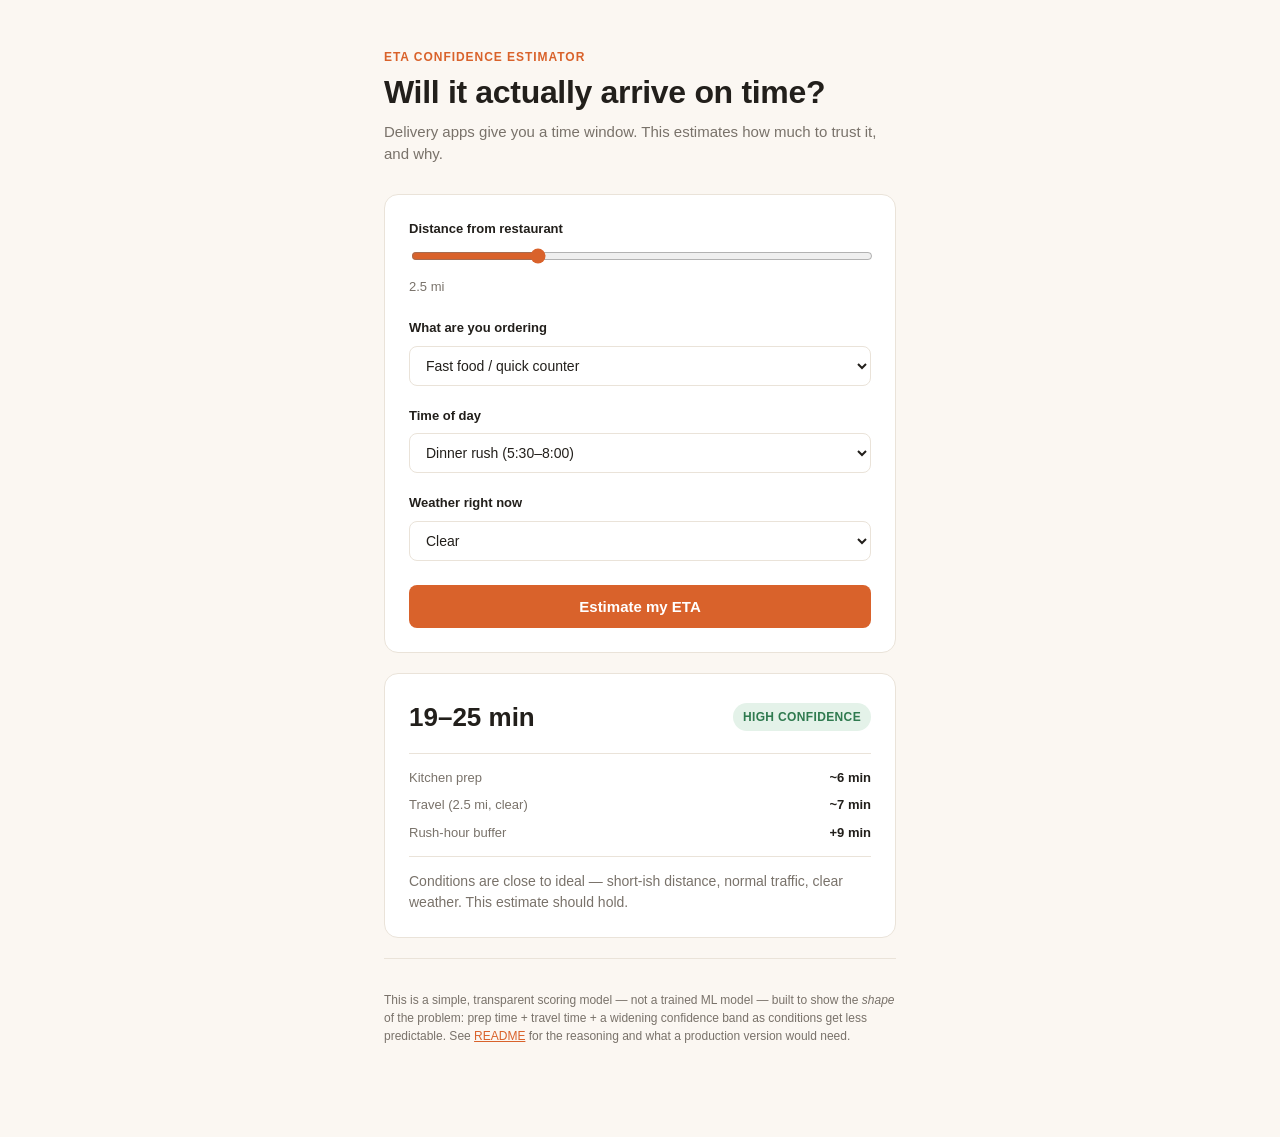
==== index.html @ 6d78d816 "initial commit" ====
<!DOCTYPE html>
<html lang="en">
<head>
<meta charset="UTF-8">
<meta name="viewport" content="width=device-width, initial-scale=1.0">
<title>Will it actually arrive on time?</title>
<link rel="stylesheet" href="style.css">
</head>
<body>

  <main class="wrap">
    <header>
      <p class="eyebrow">ETA confidence estimator</p>
      <h1>Will it actually arrive on time?</h1>
      <p class="sub">Delivery apps give you a time window. This estimates how much to trust it, and why.</p>
    </header>

    <section class="card form-card">
      <div class="field">
        <label for="distance">Distance from restaurant</label>
        <input type="range" id="distance" min="0.5" max="8" step="0.5" value="2.5">
        <span class="field-val" id="distanceVal">2.5 mi</span>
      </div>

      <div class="field">
        <label for="complexity">What are you ordering</label>
        <select id="complexity">
          <option value="fast" selected>Fast food / quick counter</option>
          <option value="sitdown">Sit-down restaurant</option>
          <option value="grocery">Grocery / multi-item</option>
        </select>
      </div>

      <div class="field">
        <label for="time">Time of day</label>
        <select id="time">
          <option value="off">Off-peak (mid-afternoon, late night)</option>
          <option value="lunch">Lunch rush (11:30–1:30)</option>
          <option value="dinner" selected>Dinner rush (5:30–8:00)</option>
        </select>
      </div>

      <div class="field">
        <label for="weather">Weather right now</label>
        <select id="weather">
          <option value="clear" selected>Clear</option>
          <option value="rain">Rain</option>
          <option value="snow">Snow / ice</option>
        </select>
      </div>

      <button id="estimateBtn">Estimate my ETA</button>
    </section>

    <section class="card result-card" id="resultCard" hidden>
      <div class="result-headline">
        <span class="eta-range" id="etaRange">—</span>
        <span class="confidence-badge" id="confidenceBadge">—</span>
      </div>

      <div class="breakdown" id="breakdown"></div>

      <p class="explain" id="explainText"></p>
    </section>

    <footer>
      <p>This is a simple, transparent scoring model — not a trained ML model — built to show the <em>shape</em> of the problem: prep time + travel time + a widening confidence band as conditions get less predictable. See <a href="README.md">README</a> for the reasoning and what a production version would need.</p>
    </footer>
  </main>

<script src="script.js"></script>
</body>
</html>
---- style.css ----
:root{
  --bg:#FBF7F2;
  --card:#FFFFFF;
  --ink:#221F1B;
  --muted:#79726A;
  --line:#EAE3D9;
  --accent:#D9622B;
  --accent-soft:#FBE8DB;
  --good:#2F7A4F;
  --good-soft:#E4F2E9;
  --warn:#B8862A;
  --warn-soft:#FBF0DC;
  --low:#B4432F;
  --low-soft:#FBE4E0;
}

*{box-sizing:border-box;}
body{
  margin:0;
  background:var(--bg);
  color:var(--ink);
  font-family: ui-sans-serif, -apple-system, "Segoe UI", Roboto, sans-serif;
  line-height:1.5;
}

.wrap{
  max-width:560px;
  margin:0 auto;
  padding:48px 24px 80px;
}

header{ margin-bottom:28px; }
.eyebrow{
  font-size:12px;
  font-weight:600;
  letter-spacing:0.08em;
  text-transform:uppercase;
  color:var(--accent);
  margin:0 0 8px;
}
h1{
  font-size:32px;
  line-height:1.15;
  margin:0 0 10px;
  letter-spacing:-0.01em;
}
.sub{
  color:var(--muted);
  font-size:15px;
  margin:0;
}

.card{
  background:var(--card);
  border:1px solid var(--line);
  border-radius:14px;
  padding:24px;
  margin-bottom:20px;
}

.field{ margin-bottom:20px; }
.field:last-of-type{ margin-bottom:24px; }
.field label{
  display:block;
  font-size:13px;
  font-weight:600;
  margin-bottom:8px;
}
.field select{
  width:100%;
  padding:10px 12px;
  border-radius:8px;
  border:1px solid var(--line);
  background:#fff;
  font-size:14px;
  font-family:inherit;
  color:var(--ink);
}
.field input[type=range]{
  width:100%;
  accent-color:var(--accent);
}
.field-val{
  display:inline-block;
  margin-top:6px;
  font-size:13px;
  color:var(--muted);
}

button{
  width:100%;
  background:var(--accent);
  color:#fff;
  border:none;
  padding:13px 16px;
  border-radius:8px;
  font-size:15px;
  font-weight:600;
  cursor:pointer;
  font-family:inherit;
}
button:hover{ background:#C15522; }

.result-card{ }
.result-headline{
  display:flex;
  align-items:center;
  justify-content:space-between;
  flex-wrap:wrap;
  gap:10px;
  margin-bottom:16px;
}
.eta-range{
  font-size:26px;
  font-weight:700;
}
.confidence-badge{
  font-size:12px;
  font-weight:700;
  letter-spacing:0.03em;
  text-transform:uppercase;
  padding:5px 10px;
  border-radius:999px;
}
.confidence-badge.high{ background:var(--good-soft); color:var(--good); }
.confidence-badge.medium{ background:var(--warn-soft); color:var(--warn); }
.confidence-badge.low{ background:var(--low-soft); color:var(--low); }

.breakdown{
  border-top:1px solid var(--line);
  border-bottom:1px solid var(--line);
  padding:14px 0;
  margin-bottom:14px;
  display:flex;
  flex-direction:column;
  gap:8px;
}
.breakdown-row{
  display:flex;
  justify-content:space-between;
  font-size:13px;
}
.breakdown-row .k{ color:var(--muted); }
.breakdown-row .v{ font-weight:600; }

.explain{
  font-size:14px;
  color:var(--muted);
  margin:0;
}

footer{
  font-size:12px;
  color:var(--muted);
  border-top:1px solid var(--line);
  padding-top:20px;
}
footer a{ color:var(--accent); }
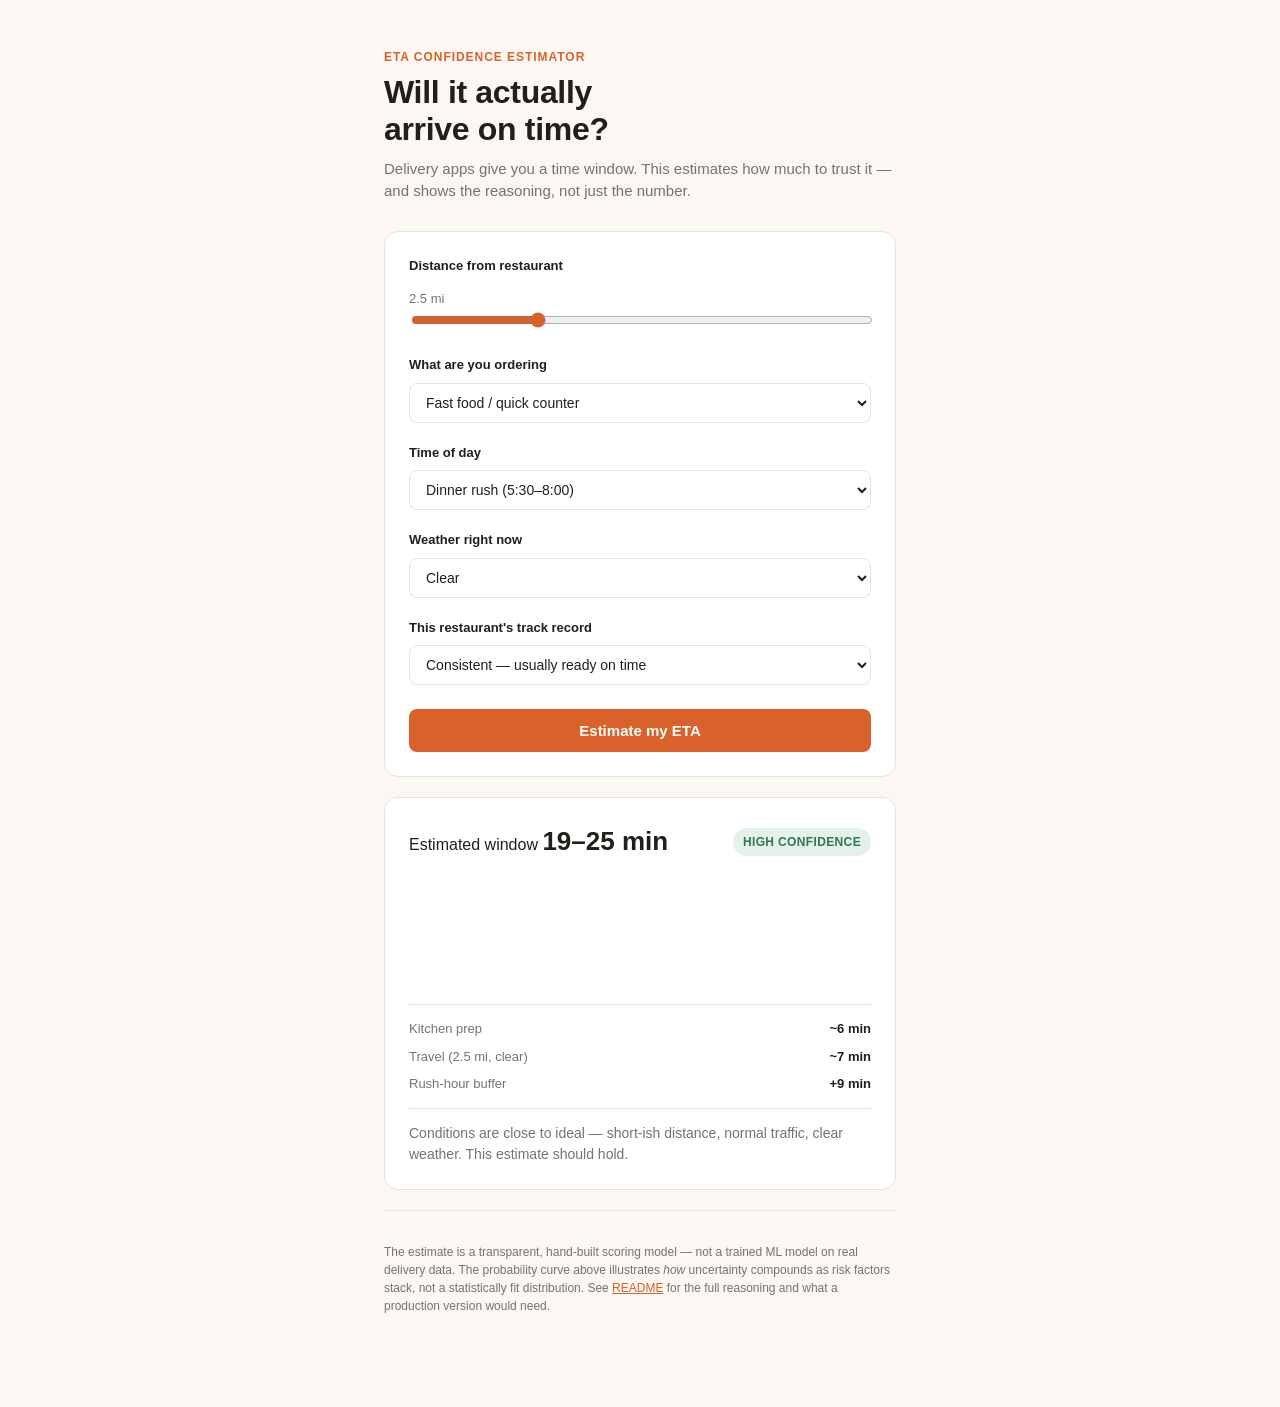
==== commit ced50ee8: "feat: refresh landing copy, add font preconnects, reliability field, and curve canvas markup" ====
--- a/index.html
+++ b/index.html
@@ -4,6 +4,9 @@
 <meta charset="UTF-8">
 <meta name="viewport" content="width=device-width, initial-scale=1.0">
 <title>Will it actually arrive on time?</title>
+<link rel="preconnect" href="https://fonts.googleapis.com">
+<link rel="preconnect" href="https://fonts.gstatic.com" crossorigin>
+<link href="https://fonts.googleapis.com/css2?family=Fraunces:opsz,wght@9..144,400;9..144,500&family=Inter:wght@400;500;600&display=swap" rel="stylesheet">
 <link rel="stylesheet" href="style.css">
 </head>
 <body>
@@ -11,15 +14,17 @@
   <main class="wrap">
     <header>
       <p class="eyebrow">ETA confidence estimator</p>
-      <h1>Will it actually arrive on time?</h1>
-      <p class="sub">Delivery apps give you a time window. This estimates how much to trust it, and why.</p>
+      <h1>Will it actually<br>arrive on time?</h1>
+      <p class="sub">Delivery apps give you a time window. This estimates how much to trust it — and shows the reasoning, not just the number.</p>
     </header>
 
     <section class="card form-card">
       <div class="field">
-        <label for="distance">Distance from restaurant</label>
+        <div class="field-label-row">
+          <label for="distance">Distance from restaurant</label>
+          <span class="field-val" id="distanceVal">2.5 mi</span>
+        </div>
         <input type="range" id="distance" min="0.5" max="8" step="0.5" value="2.5">
-        <span class="field-val" id="distanceVal">2.5 mi</span>
       </div>
 
       <div class="field">
@@ -49,13 +54,29 @@
         </select>
       </div>
 
+      <div class="field">
+        <label for="reliability">This restaurant's track record</label>
+        <select id="reliability">
+          <option value="consistent" selected>Consistent — usually ready on time</option>
+          <option value="variable">Some variability</option>
+          <option value="unpredictable">Unpredictable — prep time swings a lot</option>
+        </select>
+      </div>
+
       <button id="estimateBtn">Estimate my ETA</button>
     </section>
 
     <section class="card result-card" id="resultCard" hidden>
       <div class="result-headline">
-        <span class="eta-range" id="etaRange">—</span>
+        <div>
+          <span class="result-label">Estimated window</span>
+          <span class="eta-range" id="etaRange">—</span>
+        </div>
         <span class="confidence-badge" id="confidenceBadge">—</span>
+      </div>
+
+      <div class="curve-wrap">
+        <canvas id="curve" height="120"></canvas>
       </div>
 
       <div class="breakdown" id="breakdown"></div>
@@ -64,7 +85,7 @@
     </section>
 
     <footer>
-      <p>This is a simple, transparent scoring model — not a trained ML model — built to show the <em>shape</em> of the problem: prep time + travel time + a widening confidence band as conditions get less predictable. See <a href="README.md">README</a> for the reasoning and what a production version would need.</p>
+      <p>The estimate is a transparent, hand-built scoring model — not a trained ML model on real delivery data. The probability curve above illustrates <em>how</em> uncertainty compounds as risk factors stack, not a statistically fit distribution. See <a href="README.md">README</a> for the full reasoning and what a production version would need.</p>
     </footer>
   </main>
 
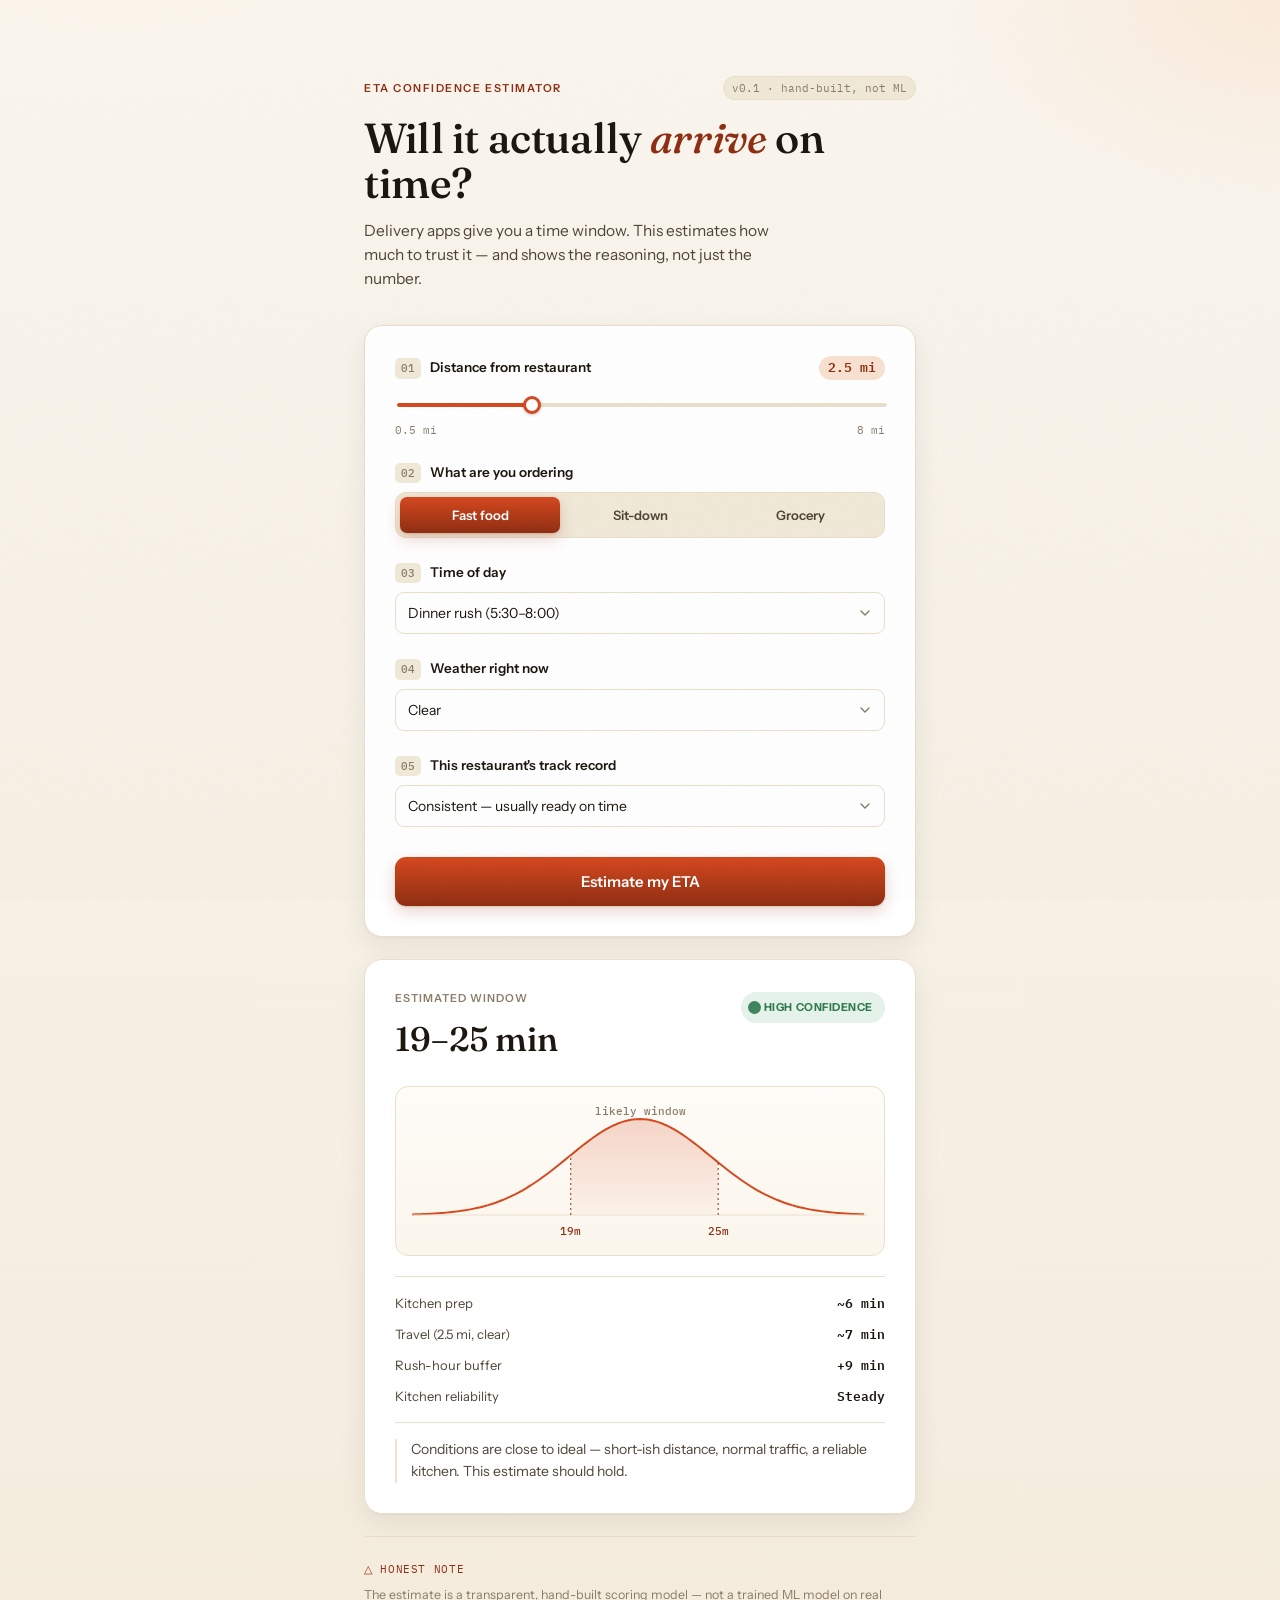
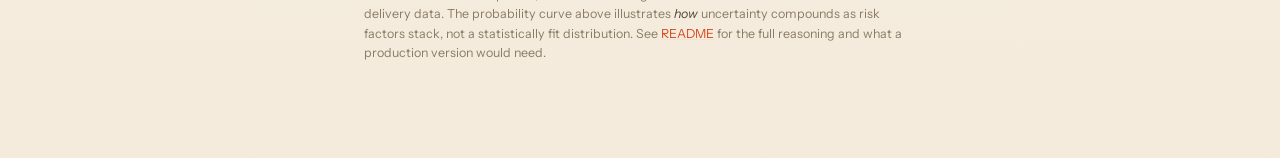
==== commit a154dd99: "fix: curve canvas measured width while result card was still hidden The confidence curve was drawn b" ====
--- a/index.html
+++ b/index.html
@@ -4,40 +4,56 @@
 <meta charset="UTF-8">
 <meta name="viewport" content="width=device-width, initial-scale=1.0">
 <title>Will it actually arrive on time?</title>
+<meta name="description" content="A transparent ETA confidence estimator — shows the reasoning behind a delivery time window, not just the number.">
 <link rel="preconnect" href="https://fonts.googleapis.com">
 <link rel="preconnect" href="https://fonts.gstatic.com" crossorigin>
-<link href="https://fonts.googleapis.com/css2?family=Fraunces:opsz,wght@9..144,400;9..144,500&family=Inter:wght@400;500;600&display=swap" rel="stylesheet">
+<link href="https://fonts.googleapis.com/css2?family=Fraunces:ital,opsz,wght@0,9..144,380;0,9..144,520;0,9..144,600;1,9..144,480&family=IBM+Plex+Mono:wght@400;500;600&family=Instrument+Sans:wght@400;500;600&display=swap" rel="stylesheet">
 <link rel="stylesheet" href="style.css">
 </head>
 <body>
 
+  <div class="grain" aria-hidden="true"></div>
+
   <main class="wrap">
     <header>
-      <p class="eyebrow">ETA confidence estimator</p>
-      <h1>Will it actually<br>arrive on time?</h1>
+      <div class="eyebrow-row">
+        <p class="eyebrow">ETA confidence estimator</p>
+        <span class="build-tag">v0.1 &middot; hand-built, not ML</span>
+      </div>
+      <h1>Will it actually <em>arrive</em> on time?</h1>
       <p class="sub">Delivery apps give you a time window. This estimates how much to trust it — and shows the reasoning, not just the number.</p>
     </header>
 
     <section class="card form-card">
+
       <div class="field">
-        <div class="field-label-row">
+        <div class="field-head">
+          <span class="step-num">01</span>
           <label for="distance">Distance from restaurant</label>
           <span class="field-val" id="distanceVal">2.5 mi</span>
         </div>
         <input type="range" id="distance" min="0.5" max="8" step="0.5" value="2.5">
+        <div class="range-scale"><span>0.5 mi</span><span>8 mi</span></div>
       </div>
 
       <div class="field">
-        <label for="complexity">What are you ordering</label>
-        <select id="complexity">
-          <option value="fast" selected>Fast food / quick counter</option>
-          <option value="sitdown">Sit-down restaurant</option>
-          <option value="grocery">Grocery / multi-item</option>
-        </select>
+        <div class="field-head">
+          <span class="step-num">02</span>
+          <label id="complexityLabel">What are you ordering</label>
+        </div>
+        <div class="segmented" id="complexity" role="radiogroup" aria-labelledby="complexityLabel" data-value="fast" style="--seg-index:0;">
+          <span class="segmented-indicator" aria-hidden="true"></span>
+          <button type="button" class="segmented-option is-active" data-value="fast" role="radio" aria-checked="true">Fast food</button>
+          <button type="button" class="segmented-option" data-value="sitdown" role="radio" aria-checked="false">Sit-down</button>
+          <button type="button" class="segmented-option" data-value="grocery" role="radio" aria-checked="false">Grocery</button>
+        </div>
       </div>
 
       <div class="field">
-        <label for="time">Time of day</label>
+        <div class="field-head">
+          <span class="step-num">03</span>
+          <label for="time">Time of day</label>
+        </div>
         <select id="time">
           <option value="off">Off-peak (mid-afternoon, late night)</option>
           <option value="lunch">Lunch rush (11:30–1:30)</option>
@@ -46,7 +62,10 @@
       </div>
 
       <div class="field">
-        <label for="weather">Weather right now</label>
+        <div class="field-head">
+          <span class="step-num">04</span>
+          <label for="weather">Weather right now</label>
+        </div>
         <select id="weather">
           <option value="clear" selected>Clear</option>
           <option value="rain">Rain</option>
@@ -55,7 +74,10 @@
       </div>
 
       <div class="field">
-        <label for="reliability">This restaurant's track record</label>
+        <div class="field-head">
+          <span class="step-num">05</span>
+          <label for="reliability">This restaurant's track record</label>
+        </div>
         <select id="reliability">
           <option value="consistent" selected>Consistent — usually ready on time</option>
           <option value="variable">Some variability</option>
@@ -63,7 +85,7 @@
         </select>
       </div>
 
-      <button id="estimateBtn">Estimate my ETA</button>
+      <button id="estimateBtn"><span>Estimate my ETA</span></button>
     </section>
 
     <section class="card result-card" id="resultCard" hidden>
@@ -72,11 +94,11 @@
           <span class="result-label">Estimated window</span>
           <span class="eta-range" id="etaRange">—</span>
         </div>
-        <span class="confidence-badge" id="confidenceBadge">—</span>
+        <span class="confidence-badge" id="confidenceBadge"><i class="dot" aria-hidden="true"></i><span id="confidenceText">—</span></span>
       </div>
 
       <div class="curve-wrap">
-        <canvas id="curve" height="120"></canvas>
+        <canvas id="curve" height="140"></canvas>
       </div>
 
       <div class="breakdown" id="breakdown"></div>
@@ -85,6 +107,7 @@
     </section>
 
     <footer>
+      <p class="footnote-mark">&#9651; honest note</p>
       <p>The estimate is a transparent, hand-built scoring model — not a trained ML model on real delivery data. The probability curve above illustrates <em>how</em> uncertainty compounds as risk factors stack, not a statistically fit distribution. See <a href="README.md">README</a> for the full reasoning and what a production version would need.</p>
     </footer>
   </main>
--- a/style.css
+++ b/style.css
@@ -1,158 +1,407 @@
 :root{
-  --bg:#FBF7F2;
+  --bg:#FAF6EF;
+  --bg-deep:#F1E6D3;
   --card:#FFFFFF;
-  --ink:#221F1B;
-  --muted:#79726A;
-  --line:#EAE3D9;
-  --accent:#D9622B;
-  --accent-soft:#FBE8DB;
+  --ink:#1D170F;
+  --ink-soft:#4F4536;
+  --muted:#8A7C68;
+  --line:#E9DFCB;
+  --line-soft:#F1E9D8;
+
+  --accent:#D6491F;
+  --accent-2:#8F2E12;
+  --accent-soft:#F8E1D0;
+
   --good:#2F7A4F;
   --good-soft:#E4F2E9;
-  --warn:#B8862A;
-  --warn-soft:#FBF0DC;
-  --low:#B4432F;
-  --low-soft:#FBE4E0;
-}
-
-*{box-sizing:border-box;}
+  --warn:#A8791E;
+  --warn-soft:#FAF0D9;
+  --low:#AD3B27;
+  --low-soft:#FAE2DD;
+
+  --font-display:"Fraunces", Georgia, serif;
+  --font-body:"Instrument Sans", ui-sans-serif, -apple-system, "Segoe UI", Roboto, sans-serif;
+  --font-mono:"IBM Plex Mono", ui-monospace, "SF Mono", Menlo, monospace;
+
+  --shadow-sm: 0 1px 2px rgba(29,23,15,0.05);
+  --shadow-md: 0 1px 2px rgba(29,23,15,0.04), 0 10px 28px rgba(29,23,15,0.07);
+  --shadow-accent: 0 1px 2px rgba(143,46,18,0.18), 0 6px 16px rgba(143,46,18,0.2);
+}
+
+*{ box-sizing:border-box; }
+
 body{
   margin:0;
-  background:var(--bg);
+  position:relative;
+  background:
+    radial-gradient(900px 480px at 8% -8%, #FEF6EA 0%, transparent 55%),
+    radial-gradient(700px 420px at 100% 0%, #FBEBDA 0%, transparent 50%),
+    linear-gradient(180deg, var(--bg) 0%, var(--bg-deep) 140%);
   color:var(--ink);
-  font-family: ui-sans-serif, -apple-system, "Segoe UI", Roboto, sans-serif;
-  line-height:1.5;
+  font-family:var(--font-body);
+  line-height:1.55;
+  -webkit-font-smoothing:antialiased;
+  min-height:100vh;
+}
+
+/* subtle grain for tactility — a tiled noise SVG, blended over everything */
+.grain{
+  position:fixed;
+  inset:0;
+  pointer-events:none;
+  z-index:50;
+  opacity:0.045;
+  mix-blend-mode:multiply;
+  background-image:url("data:image/svg+xml;utf8,<svg xmlns='http://www.w3.org/2000/svg' width='140' height='140'><filter id='n'><feTurbulence type='fractalNoise' baseFrequency='0.9' numOctaves='2' stitchTiles='stitch'/></filter><rect width='100%25' height='100%25' filter='url(%23n)'/></svg>");
+  background-size:140px 140px;
 }
 
 .wrap{
-  max-width:560px;
+  max-width:600px;
   margin:0 auto;
-  padding:48px 24px 80px;
-}
-
-header{ margin-bottom:28px; }
+  padding:clamp(40px, 8vw, 76px) 24px 96px;
+  position:relative;
+  z-index:1;
+}
+
+header{ margin-bottom:34px; }
+.eyebrow-row{
+  display:flex;
+  align-items:center;
+  justify-content:space-between;
+  gap:10px;
+  margin-bottom:16px;
+}
 .eyebrow{
-  font-size:12px;
-  font-weight:600;
-  letter-spacing:0.08em;
+  font-size:11px;
+  font-weight:600;
+  letter-spacing:0.14em;
   text-transform:uppercase;
-  color:var(--accent);
-  margin:0 0 8px;
+  color:var(--accent-2);
+  margin:0;
+}
+.build-tag{
+  font-family:var(--font-mono);
+  font-size:10.5px;
+  color:var(--muted);
+  background:var(--line-soft);
+  border:1px solid var(--line);
+  padding:3px 8px;
+  border-radius:999px;
+  white-space:nowrap;
 }
 h1{
-  font-size:32px;
-  line-height:1.15;
-  margin:0 0 10px;
+  font-family:var(--font-display);
+  font-weight:520;
+  font-size:clamp(30px, 5.4vw, 42px);
+  line-height:1.06;
   letter-spacing:-0.01em;
+  margin:0 0 14px;
+}
+h1 em{
+  font-style:italic;
+  font-weight:480;
+  color:var(--accent-2);
 }
 .sub{
-  color:var(--muted);
-  font-size:15px;
+  color:var(--ink-soft);
+  font-size:15.5px;
+  max-width:44ch;
   margin:0;
 }
 
 .card{
   background:var(--card);
   border:1px solid var(--line);
-  border-radius:14px;
-  padding:24px;
-  margin-bottom:20px;
-}
-
-.field{ margin-bottom:20px; }
-.field:last-of-type{ margin-bottom:24px; }
-.field label{
-  display:block;
-  font-size:13px;
-  font-weight:600;
-  margin-bottom:8px;
-}
+  border-radius:18px;
+  padding:30px;
+  margin-bottom:22px;
+  box-shadow:var(--shadow-md);
+}
+
+/* --- form fields --- */
+
+.field{ margin-bottom:24px; }
+.field:last-of-type{ margin-bottom:28px; }
+
+.field-head{
+  display:flex;
+  align-items:baseline;
+  gap:9px;
+  margin-bottom:9px;
+}
+.step-num{
+  font-family:var(--font-mono);
+  font-size:10.5px;
+  font-weight:500;
+  color:var(--muted);
+  background:var(--line-soft);
+  border-radius:5px;
+  padding:2px 6px;
+  letter-spacing:0.02em;
+}
+.field-head label{
+  font-size:13.5px;
+  font-weight:600;
+  color:var(--ink);
+}
+.field-val{
+  margin-left:auto;
+  font-family:var(--font-mono);
+  font-size:12.5px;
+  font-weight:600;
+  color:var(--accent-2);
+  background:var(--accent-soft);
+  padding:2px 9px;
+  border-radius:999px;
+}
+
 .field select{
   width:100%;
-  padding:10px 12px;
-  border-radius:8px;
+  padding:11px 38px 11px 12px;
+  border-radius:9px;
   border:1px solid var(--line);
-  background:#fff;
+  background:
+    url("data:image/svg+xml;utf8,<svg xmlns='http://www.w3.org/2000/svg' width='10' height='6'><path d='M1 1l4 4 4-4' stroke='%238A7C68' stroke-width='1.4' fill='none' stroke-linecap='round' stroke-linejoin='round'/></svg>") no-repeat right 14px center,
+    #fff;
+  appearance:none;
+  -webkit-appearance:none;
   font-size:14px;
   font-family:inherit;
   color:var(--ink);
-}
+  cursor:pointer;
+  transition:border-color 0.15s ease, box-shadow 0.15s ease;
+}
+.field select:hover{ border-color:#D8CBAE; }
+.field select:focus{ outline:none; border-color:var(--accent); box-shadow:0 0 0 3px var(--accent-soft); }
+
+/* range slider */
 .field input[type=range]{
+  -webkit-appearance:none;
+  appearance:none;
   width:100%;
-  accent-color:var(--accent);
-}
-.field-val{
-  display:inline-block;
-  margin-top:6px;
+  height:4px;
+  border-radius:999px;
+  background:linear-gradient(to right, var(--accent) 0%, var(--accent) var(--range-progress, 27%), var(--line) var(--range-progress, 27%), var(--line) 100%);
+  outline:none;
+}
+.field input[type=range]::-webkit-slider-thumb{
+  -webkit-appearance:none;
+  width:18px;
+  height:18px;
+  border-radius:50%;
+  background:#fff;
+  border:3px solid var(--accent);
+  box-shadow:0 1px 3px rgba(29,23,15,0.25);
+  cursor:pointer;
+  transition:transform 0.12s ease, box-shadow 0.12s ease;
+}
+.field input[type=range]::-webkit-slider-thumb:hover{ transform:scale(1.12); }
+.field input[type=range]::-webkit-slider-thumb:active{ box-shadow:0 0 0 6px var(--accent-soft); }
+.field input[type=range]::-moz-range-thumb{
+  width:14px; height:14px; border-radius:50%;
+  background:#fff; border:3px solid var(--accent);
+  cursor:pointer;
+}
+.range-scale{
+  display:flex;
+  justify-content:space-between;
+  margin-top:8px;
+  font-family:var(--font-mono);
+  font-size:10.5px;
+  color:var(--muted);
+}
+
+/* segmented control */
+.segmented{
+  position:relative;
+  display:grid;
+  grid-template-columns:repeat(3, 1fr);
+  background:var(--line-soft);
+  border:1px solid var(--line);
+  border-radius:11px;
+  padding:4px;
+}
+.segmented-indicator{
+  position:absolute;
+  top:4px; bottom:4px; left:4px;
+  width:calc((100% - 8px) / 3);
+  background:linear-gradient(180deg, var(--accent) 0%, var(--accent-2) 100%);
+  border-radius:7px;
+  box-shadow:var(--shadow-accent);
+  transform:translateX(calc(var(--seg-index, 0) * 100%));
+  transition:transform 0.24s cubic-bezier(.22,.85,.28,1);
+}
+.segmented-option{
+  position:relative;
+  z-index:1;
+  border:none;
+  background:transparent;
+  padding:10px 6px;
+  font-family:inherit;
   font-size:13px;
-  color:var(--muted);
-}
-
-button{
+  font-weight:600;
+  color:var(--ink-soft);
+  border-radius:7px;
+  cursor:pointer;
+  transition:color 0.18s ease;
+}
+.segmented-option.is-active{ color:#fff; }
+.segmented-option:focus-visible{ outline:2px solid var(--accent-2); outline-offset:2px; }
+
+button#estimateBtn{
   width:100%;
-  background:var(--accent);
+  background:linear-gradient(180deg, var(--accent) 0%, var(--accent-2) 100%);
   color:#fff;
   border:none;
-  padding:13px 16px;
-  border-radius:8px;
+  padding:15px 16px;
+  border-radius:11px;
   font-size:15px;
   font-weight:600;
   cursor:pointer;
   font-family:inherit;
-}
-button:hover{ background:#C15522; }
-
-.result-card{ }
+  box-shadow:var(--shadow-accent);
+  transition:transform 0.1s ease, box-shadow 0.15s ease;
+  margin-top:2px;
+}
+button#estimateBtn:hover{ box-shadow:0 2px 5px rgba(143,46,18,0.24), 0 10px 24px rgba(143,46,18,0.26); }
+button#estimateBtn:active{ transform:scale(0.985); }
+
+/* --- result card --- */
+
+.result-card{
+  opacity:0;
+  transform:translateY(8px);
+}
+.result-card.is-visible{
+  animation:card-rise 0.5s cubic-bezier(.22,.85,.28,1) forwards;
+}
+@keyframes card-rise{
+  to{ opacity:1; transform:translateY(0); }
+}
+.result-card.is-updating{
+  animation:pulse-ring 0.6s ease-out;
+}
+@keyframes pulse-ring{
+  0%{ box-shadow:var(--shadow-md), 0 0 0 0 rgba(214,73,31,0.28); }
+  100%{ box-shadow:var(--shadow-md), 0 0 0 10px rgba(214,73,31,0); }
+}
+
 .result-headline{
   display:flex;
-  align-items:center;
+  align-items:flex-start;
   justify-content:space-between;
   flex-wrap:wrap;
-  gap:10px;
-  margin-bottom:16px;
+  gap:12px;
+  margin-bottom:20px;
+}
+.result-label{
+  display:block;
+  font-size:11px;
+  font-weight:600;
+  letter-spacing:0.09em;
+  text-transform:uppercase;
+  color:var(--muted);
+  margin-bottom:6px;
 }
 .eta-range{
-  font-size:26px;
+  display:block;
+  font-family:var(--font-display);
+  font-size:clamp(28px, 6vw, 34px);
+  font-weight:520;
+  font-variant-numeric:tabular-nums;
+}
+.confidence-badge{
+  display:inline-flex;
+  align-items:center;
+  gap:6px;
+  font-size:11px;
   font-weight:700;
-}
-.confidence-badge{
-  font-size:12px;
-  font-weight:700;
-  letter-spacing:0.03em;
+  letter-spacing:0.05em;
   text-transform:uppercase;
-  padding:5px 10px;
+  padding:7px 12px 7px 10px;
   border-radius:999px;
+  margin-top:2px;
+}
+.confidence-badge .dot{
+  width:7px; height:7px;
+  border-radius:50%;
+  background:currentColor;
+  box-shadow:0 0 0 3px currentColor;
+  opacity:0.9;
 }
 .confidence-badge.high{ background:var(--good-soft); color:var(--good); }
 .confidence-badge.medium{ background:var(--warn-soft); color:var(--warn); }
 .confidence-badge.low{ background:var(--low-soft); color:var(--low); }
 
+/* curve panel */
+.curve-wrap{
+  background:
+    linear-gradient(180deg, #FEFCF8 0%, #FBF6EC 100%);
+  border:1px solid var(--line);
+  border-radius:13px;
+  padding:16px 16px 12px;
+  margin-bottom:20px;
+  position:relative;
+}
+.curve-wrap canvas{ display:block; width:100%; height:140px; }
+
 .breakdown{
   border-top:1px solid var(--line);
   border-bottom:1px solid var(--line);
-  padding:14px 0;
-  margin-bottom:14px;
+  padding:16px 0;
+  margin-bottom:16px;
   display:flex;
   flex-direction:column;
-  gap:8px;
+  gap:11px;
 }
 .breakdown-row{
   display:flex;
   justify-content:space-between;
+  align-items:center;
   font-size:13px;
-}
-.breakdown-row .k{ color:var(--muted); }
-.breakdown-row .v{ font-weight:600; }
+  padding:2px 4px;
+  margin:-2px -4px;
+  border-radius:6px;
+  transition:background 0.15s ease;
+}
+.breakdown-row:hover{ background:var(--line-soft); }
+.breakdown-row .k{ color:var(--ink-soft); }
+.breakdown-row .v{
+  font-family:var(--font-mono);
+  font-weight:600;
+  font-variant-numeric:tabular-nums;
+  color:var(--ink);
+}
 
 .explain{
   font-size:14px;
-  color:var(--muted);
+  color:var(--ink-soft);
   margin:0;
+  padding-left:14px;
+  border-left:2px solid var(--accent-soft);
 }
 
 footer{
-  font-size:12px;
+  font-size:12.5px;
   color:var(--muted);
   border-top:1px solid var(--line);
-  padding-top:20px;
-}
-footer a{ color:var(--accent); }
+  padding-top:24px;
+}
+.footnote-mark{
+  font-family:var(--font-mono);
+  font-size:10.5px;
+  letter-spacing:0.06em;
+  text-transform:uppercase;
+  color:var(--accent-2);
+  margin:0 0 8px;
+}
+footer p:last-child{ margin:0; }
+footer em{ color:var(--ink-soft); font-style:italic; }
+footer a{ color:var(--accent); text-decoration-color:var(--accent-soft); }
+footer a:hover{ text-decoration-color:var(--accent); }
+
+@media (max-width:420px){
+  .card{ padding:22px; border-radius:16px; }
+  .segmented-option{ font-size:12px; padding:9px 4px; }
+}
